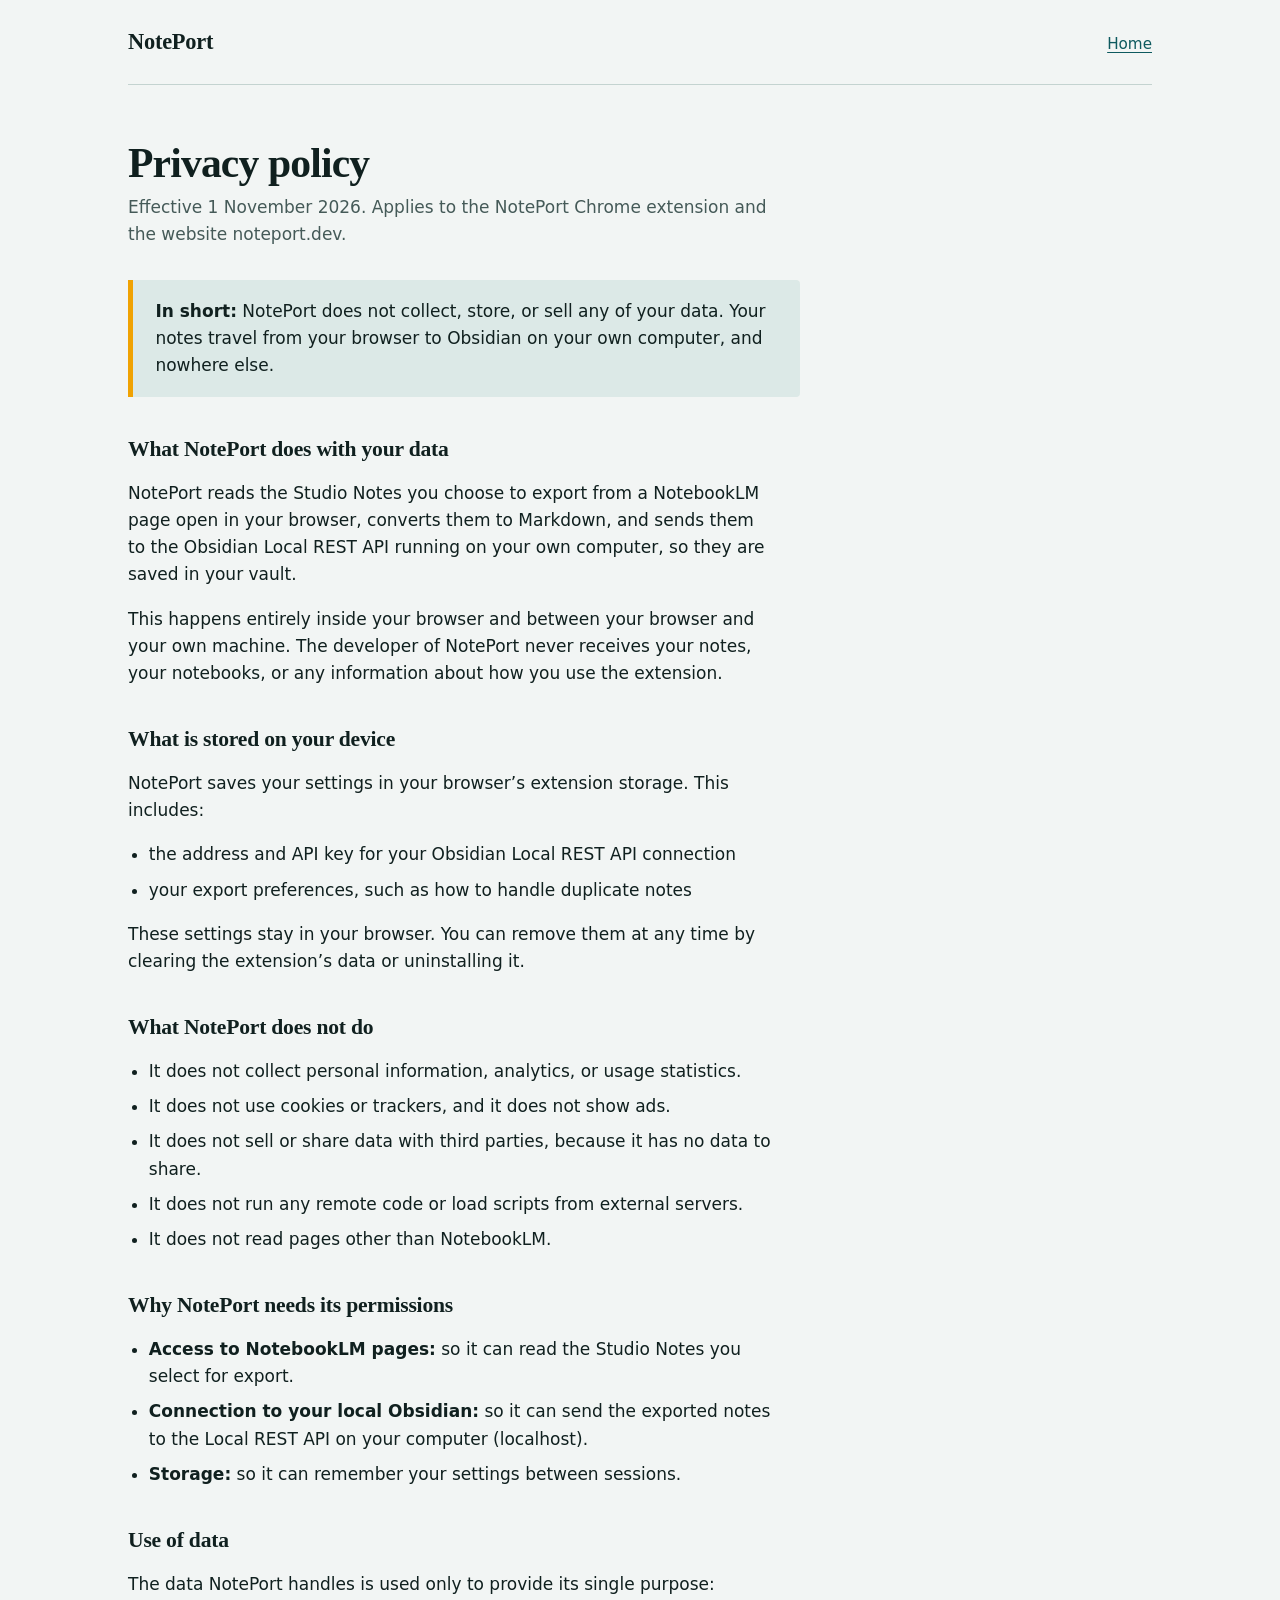
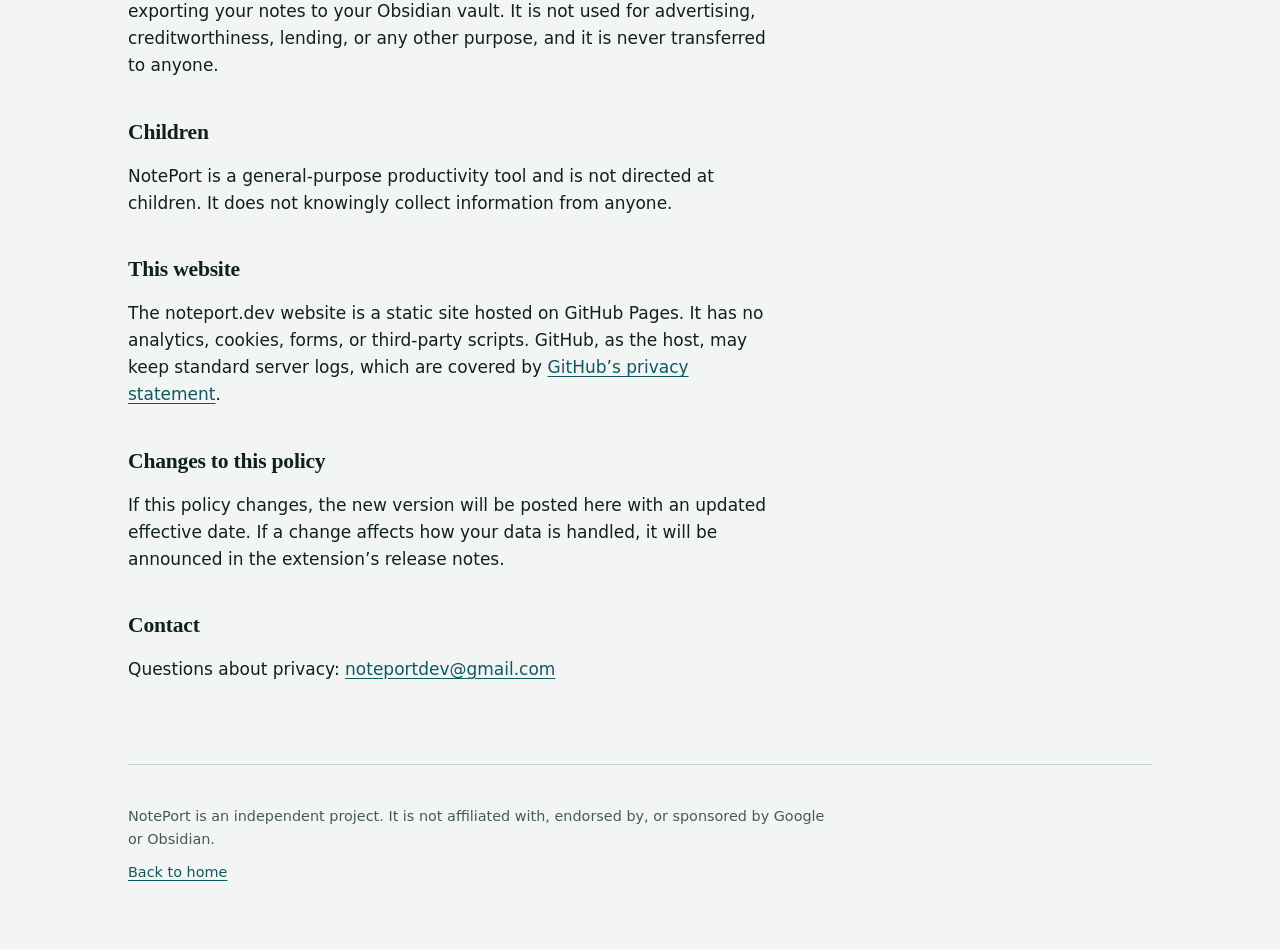
==== privacy.html @ c2e79715 "Add files via upload" ====
<!DOCTYPE html>
<html lang="en">
<head>
  <meta charset="utf-8">
  <meta name="viewport" content="width=device-width, initial-scale=1">
  <title>Privacy policy | NotePort</title>
  <meta name="description" content="How the NotePort Chrome extension handles your data: it collects nothing and sends your notes only to Obsidian on your own computer.">
  <link rel="icon" href="data:image/svg+xml,%3Csvg xmlns='http://www.w3.org/2000/svg' viewBox='0 0 32 32'%3E%3Crect width='32' height='32' rx='6' fill='%230e5a5f'/%3E%3Cpath d='M9 22V10h4.2c3.2 0 5 1.5 5 3.9s-1.8 3.9-5 3.9H12' fill='none' stroke='%23fff' stroke-width='2.6'/%3E%3Ccircle cx='23' cy='22' r='2.4' fill='%23f0a202'/%3E%3C/svg%3E">
  <link rel="stylesheet" href="style.css">
</head>
<body>
  <div class="wrap">
    <header class="site-header">
      <a class="wordmark" href="/">NotePort</a>
      <nav aria-label="Main">
        <a href="/">Home</a>
      </nav>
    </header>

    <main class="doc">
      <h1>Privacy policy</h1>
      <p class="meta">Effective 1 November 2026. Applies to the NotePort Chrome extension and the website noteport.dev.</p>

      <div class="summary">
        <p><strong>In short:</strong> NotePort does not collect, store, or sell any of your data. Your notes travel from your browser to Obsidian on your own computer, and nowhere else.</p>
      </div>

      <h2>What NotePort does with your data</h2>
      <p>NotePort reads the Studio Notes you choose to export from a NotebookLM page open in your browser, converts them to Markdown, and sends them to the Obsidian Local REST API running on your own computer, so they are saved in your vault.</p>
      <p>This happens entirely inside your browser and between your browser and your own machine. The developer of NotePort never receives your notes, your notebooks, or any information about how you use the extension.</p>

      <h2>What is stored on your device</h2>
      <p>NotePort saves your settings in your browser’s extension storage. This includes:</p>
      <ul>
        <li>the address and API key for your Obsidian Local REST API connection</li>
        <li>your export preferences, such as how to handle duplicate notes</li>
      </ul>
      <p>These settings stay in your browser. You can remove them at any time by clearing the extension’s data or uninstalling it.</p>
      <!-- VERIFY: if the extension uses chrome.storage.sync, add: "If you are signed in to Chrome with sync turned on, Chrome may sync these settings between your own devices. That sync is run by Google, not by NotePort." -->

      <h2>What NotePort does not do</h2>
      <ul>
        <li>It does not collect personal information, analytics, or usage statistics.</li>
        <li>It does not use cookies or trackers, and it does not show ads.</li>
        <li>It does not sell or share data with third parties, because it has no data to share.</li>
        <li>It does not run any remote code or load scripts from external servers.</li>
        <li>It does not read pages other than NotebookLM.</li>
      </ul>

      <h2>Why NotePort needs its permissions</h2>
      <!-- VERIFY: match this list exactly to the permissions and host_permissions in manifest.json -->
      <ul>
        <li><strong>Access to NotebookLM pages:</strong> so it can read the Studio Notes you select for export.</li>
        <li><strong>Connection to your local Obsidian:</strong> so it can send the exported notes to the Local REST API on your computer (localhost).</li>
        <li><strong>Storage:</strong> so it can remember your settings between sessions.</li>
      </ul>

      <h2>Use of data</h2>
      <p>The data NotePort handles is used only to provide its single purpose: exporting your notes to your Obsidian vault. It is not used for advertising, creditworthiness, lending, or any other purpose, and it is never transferred to anyone.</p>

      <h2>Children</h2>
      <p>NotePort is a general-purpose productivity tool and is not directed at children. It does not knowingly collect information from anyone.</p>

      <h2>This website</h2>
      <p>The noteport.dev website is a static site hosted on GitHub Pages. It has no analytics, cookies, forms, or third-party scripts. GitHub, as the host, may keep standard server logs, which are covered by <a href="https://docs.github.com/en/site-policy/privacy-policies/github-general-privacy-statement">GitHub’s privacy statement</a>.</p>

      <h2>Changes to this policy</h2>
      <p>If this policy changes, the new version will be posted here with an updated effective date. If a change affects how your data is handled, it will be announced in the extension’s release notes.</p>

      <h2>Contact</h2>
      <p>Questions about privacy: <a href="mailto:noteportdev@gmail.com">noteportdev@gmail.com</a></p>
    </main>

    <footer class="site-footer">
      <p>NotePort is an independent project. It is not affiliated with, endorsed by, or sponsored by Google or Obsidian.</p>
      <p><a href="/">Back to home</a></p>
    </footer>
  </div>
</body>
</html>
---- style.css ----
/* NotePort site: no external fonts, scripts or trackers. */

:root {
  --bg: #f2f5f4;
  --ink: #10201f;
  --muted: #455a58;
  --line: #c4d3d0;
  --link: #0e5a5f;
  --tide: #dce9e7;
  --buoy: #f0a202;
  --panel: #0f1b1b;
  --panel-ink: #dcebe8;
  --panel-dim: #7f9a96;
  --panel-key: #8fd0cc;
  --serif: Charter, "Iowan Old Style", "Palatino Linotype", Palatino, Georgia, serif;
  --sans: system-ui, -apple-system, "Segoe UI", Roboto, "Helvetica Neue", Arial, sans-serif;
  --mono: ui-monospace, "SF Mono", Menlo, Consolas, "Liberation Mono", monospace;
}

@media (prefers-color-scheme: dark) {
  :root {
    --bg: #0c1514;
    --ink: #e6f0ee;
    --muted: #9fb7b3;
    --line: #25403d;
    --link: #7fcfcb;
    --tide: #14282a;
    --panel: #07100f;
  }
}

*,
*::before,
*::after {
  box-sizing: border-box;
}

html {
  -webkit-text-size-adjust: 100%;
}

body {
  margin: 0;
  background: var(--bg);
  color: var(--ink);
  font-family: var(--sans);
  font-size: 1.0625rem;
  line-height: 1.6;
}

a {
  color: var(--link);
  text-underline-offset: 0.18em;
}

a:focus-visible,
.btn:focus-visible {
  outline: 3px solid var(--buoy);
  outline-offset: 3px;
  border-radius: 2px;
}

.wrap {
  width: min(100% - 2.5rem, 64rem);
  margin-inline: auto;
}

/* Header */
.site-header {
  display: flex;
  justify-content: space-between;
  align-items: baseline;
  padding-block: 1.5rem;
  border-bottom: 1px solid var(--line);
}

.wordmark {
  font-family: var(--serif);
  font-weight: 700;
  font-size: 1.4rem;
  letter-spacing: -0.01em;
  color: var(--ink);
  text-decoration: none;
}

.site-header nav a {
  margin-left: 1.5rem;
  font-size: 0.95rem;
}

/* Hero */
.hero {
  display: grid;
  grid-template-columns: minmax(0, 1fr) minmax(0, 1.05fr);
  gap: 3.5rem;
  align-items: center;
  padding-block: 4.5rem 5rem;
}

h1 {
  font-family: var(--serif);
  font-size: clamp(2.2rem, 4.6vw, 3.4rem);
  line-height: 1.08;
  letter-spacing: -0.02em;
  margin: 0 0 1.25rem;
  max-width: 14ch;
}

.lede {
  font-size: 1.15rem;
  color: var(--muted);
  max-width: 34rem;
  margin: 0 0 2rem;
}

.btn {
  display: inline-block;
  padding: 0.8rem 1.3rem;
  font: inherit;
  font-weight: 600;
  text-decoration: none;
  border-radius: 4px;
  background: var(--ink);
  color: var(--bg);
}

.btn[aria-disabled="true"] {
  background: transparent;
  color: var(--muted);
  border: 1px dashed var(--muted);
  cursor: default;
}

.fineprint {
  margin: 0.9rem 0 0;
  font-size: 0.9rem;
  color: var(--muted);
}

/* The one memorable element: the exported file */
.file {
  background: var(--panel);
  color: var(--panel-ink);
  border-radius: 6px;
  border-left: 5px solid var(--buoy);
  overflow: hidden;
  box-shadow: 0 1px 0 var(--line);
}

.file-route {
  padding: 0.9rem 1.2rem;
  font-size: 0.85rem;
  color: var(--panel-dim);
  border-bottom: 1px solid #22393a;
  display: grid;
  grid-template-columns: auto 1fr;
  gap: 0.15rem 0.8rem;
}

.file-route dt {
  margin: 0;
}

.file-route dd {
  margin: 0;
  color: var(--panel-ink);
  overflow-wrap: anywhere;
}

.file pre {
  margin: 0;
  padding: 1.2rem;
  font-family: var(--mono);
  font-size: 0.86rem;
  line-height: 1.7;
  overflow-x: auto;
}

.file .k {
  color: var(--panel-key);
}

.file .d {
  color: var(--panel-dim);
}

.caption {
  margin: 0.7rem 0 0;
  font-size: 0.85rem;
  color: var(--muted);
}

/* Content sections */
section {
  padding-block: 3.5rem;
  border-top: 1px solid var(--line);
}

h2 {
  font-family: var(--serif);
  font-size: 1.7rem;
  line-height: 1.2;
  letter-spacing: -0.01em;
  margin: 0 0 1.75rem;
}

h3 {
  font-size: 1.05rem;
  margin: 0 0 0.35rem;
}

.features {
  display: grid;
  grid-template-columns: repeat(2, minmax(0, 1fr));
  gap: 2.25rem 3rem;
}

.features p {
  margin: 0;
  color: var(--muted);
  max-width: 30rem;
}

.steps {
  margin: 0;
  padding-left: 1.4rem;
  max-width: 40rem;
}

.steps li {
  margin-bottom: 1rem;
  padding-left: 0.4rem;
}

.steps li::marker {
  font-family: var(--serif);
  font-weight: 700;
  color: var(--link);
}

.note-box {
  background: var(--tide);
  padding: 1.5rem 1.75rem;
  border-radius: 4px;
  max-width: 40rem;
}

.note-box p {
  margin: 0 0 0.75rem;
}

.note-box p:last-child {
  margin-bottom: 0;
}

/* Footer */
.site-footer {
  padding-block: 2.5rem 3.5rem;
  border-top: 1px solid var(--line);
  font-size: 0.9rem;
  color: var(--muted);
}

.site-footer p {
  margin: 0 0 0.6rem;
  max-width: 44rem;
}

/* Privacy policy page */
.doc {
  max-width: 42rem;
  padding-block: 3.5rem 4rem;
}

.doc h1 {
  max-width: none;
  font-size: clamp(2rem, 4vw, 2.6rem);
  margin-bottom: 0.5rem;
}

.doc h2 {
  font-size: 1.35rem;
  margin: 2.5rem 0 0.75rem;
}

.doc p,
.doc li {
  max-width: 40rem;
}

.doc ul {
  padding-left: 1.3rem;
}

.doc li {
  margin-bottom: 0.5rem;
}

.meta {
  color: var(--muted);
  margin: 0 0 2rem;
}

.summary {
  background: var(--tide);
  border-left: 5px solid var(--buoy);
  padding: 1.1rem 1.4rem;
  border-radius: 0 4px 4px 0;
  margin-bottom: 2rem;
}

.summary p {
  margin: 0;
}

@media (max-width: 52rem) {
  .hero {
    grid-template-columns: minmax(0, 1fr);
    gap: 2.5rem;
    padding-block: 3rem 3.5rem;
  }

  .features {
    grid-template-columns: minmax(0, 1fr);
  }
}
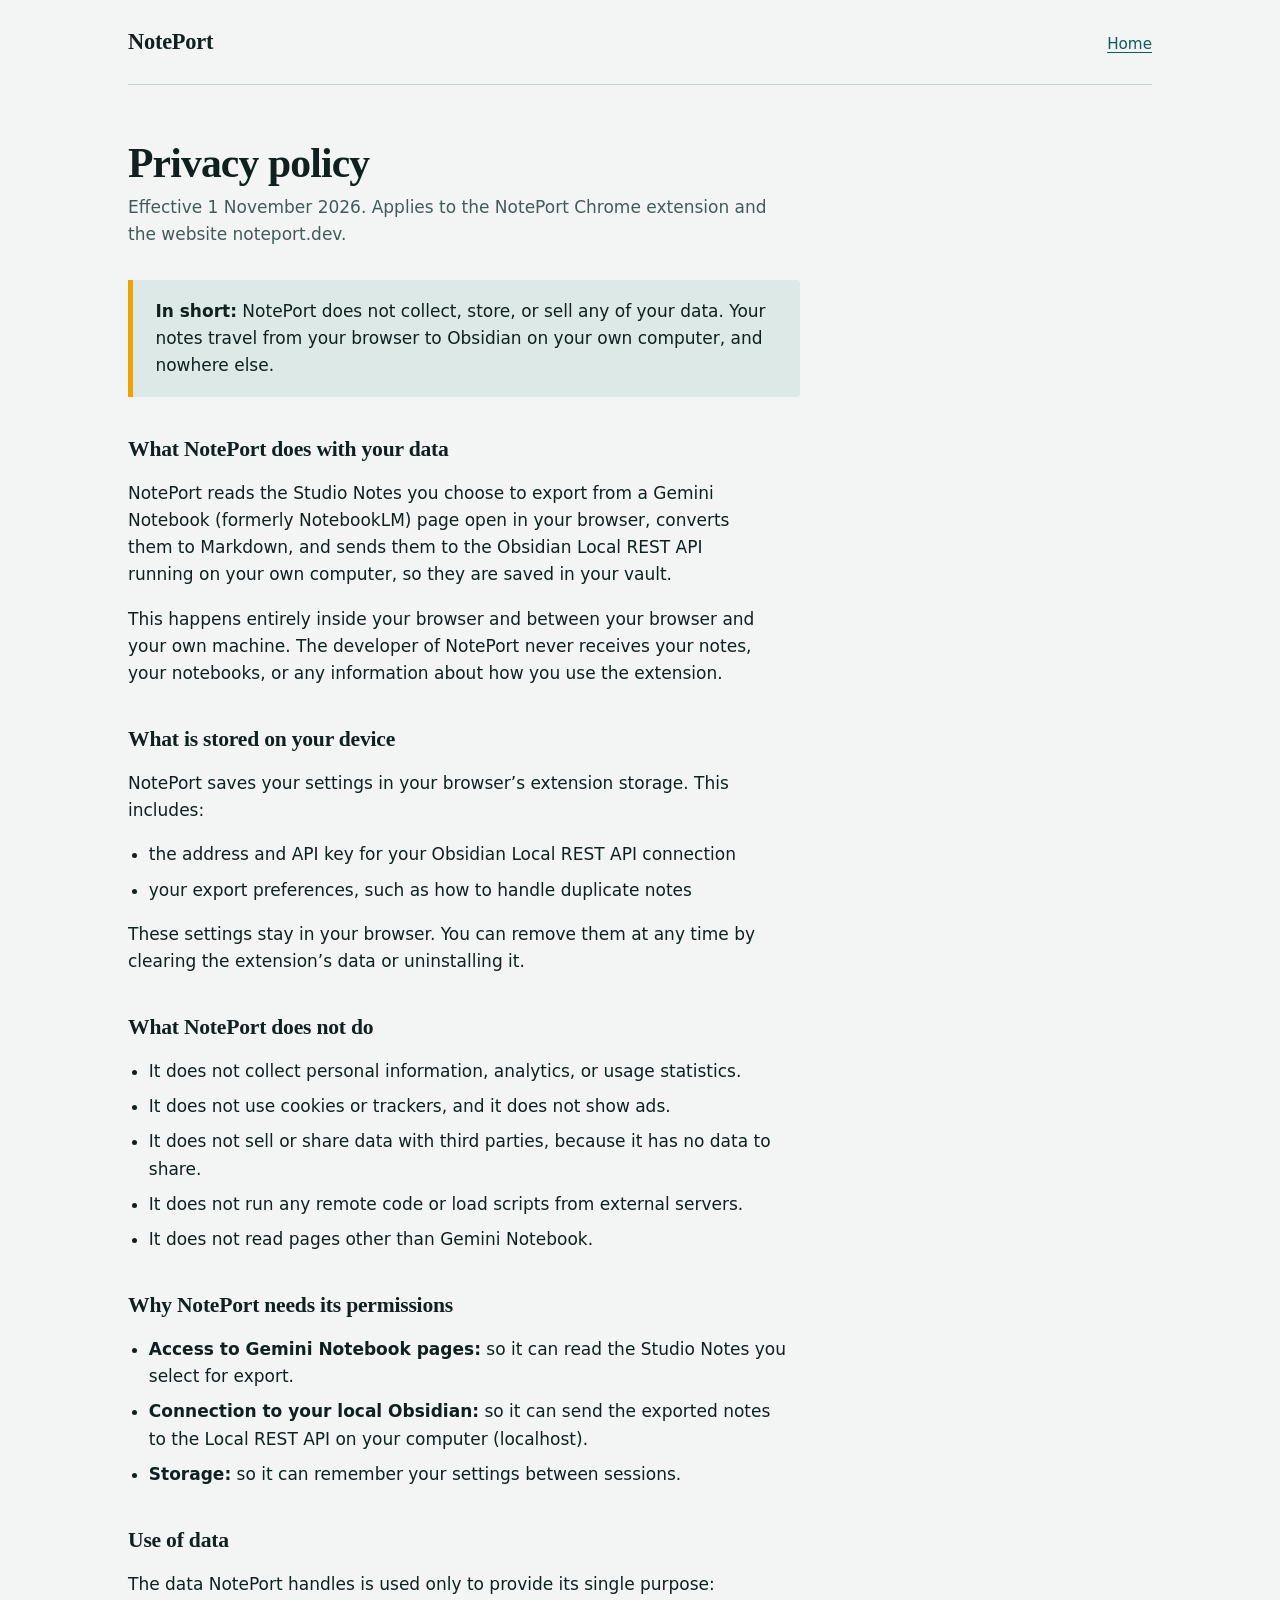
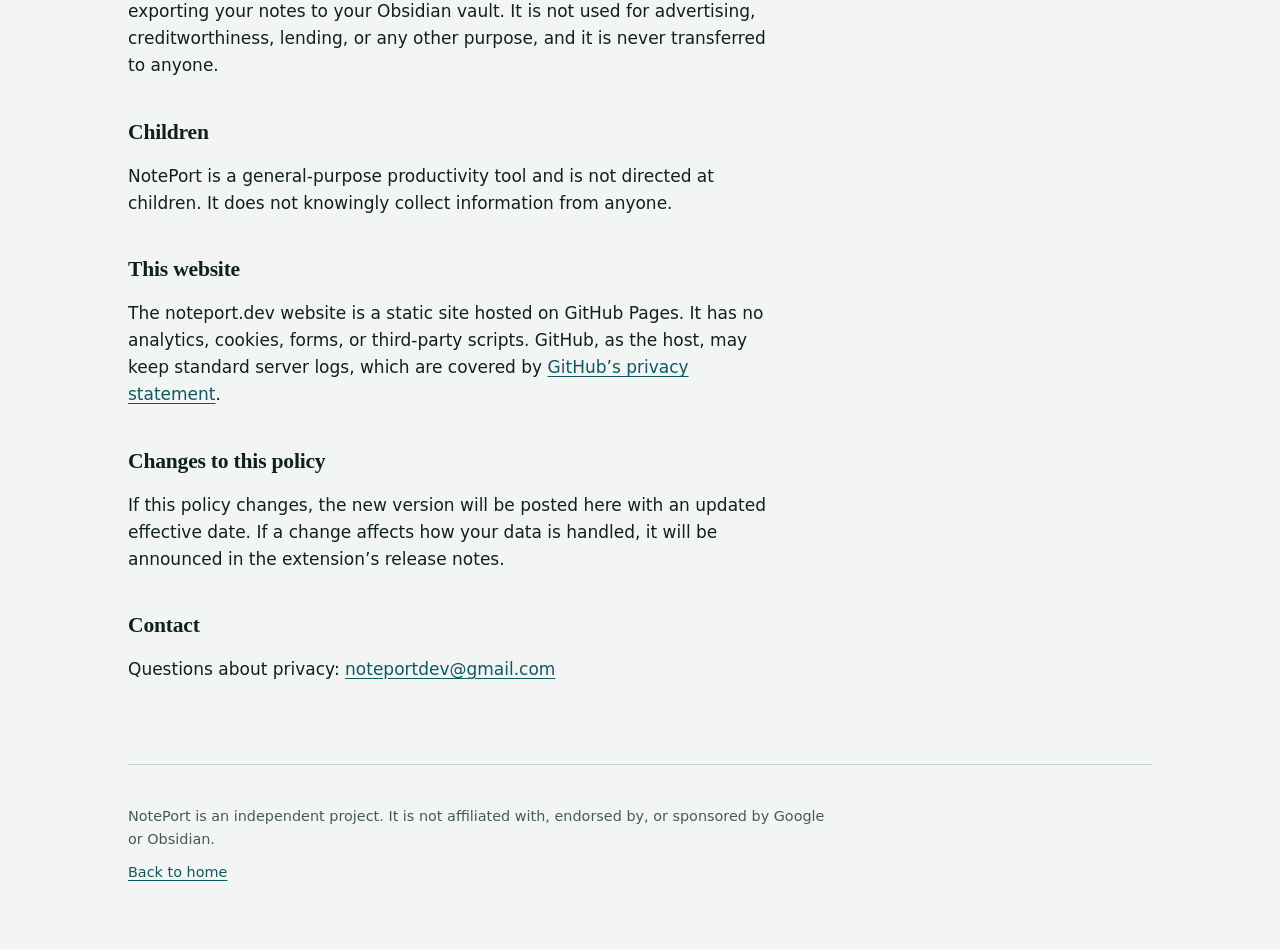
==== commit 8b999462: "Rename privacy (1).html to privacy.html" ====
--- a/privacy.html
+++ b/privacy.html
@@ -26,7 +26,7 @@
       </div>
 
       <h2>What NotePort does with your data</h2>
-      <p>NotePort reads the Studio Notes you choose to export from a NotebookLM page open in your browser, converts them to Markdown, and sends them to the Obsidian Local REST API running on your own computer, so they are saved in your vault.</p>
+      <p>NotePort reads the Studio Notes you choose to export from a Gemini Notebook (formerly NotebookLM) page open in your browser, converts them to Markdown, and sends them to the Obsidian Local REST API running on your own computer, so they are saved in your vault.</p>
       <p>This happens entirely inside your browser and between your browser and your own machine. The developer of NotePort never receives your notes, your notebooks, or any information about how you use the extension.</p>
 
       <h2>What is stored on your device</h2>
@@ -44,13 +44,13 @@
         <li>It does not use cookies or trackers, and it does not show ads.</li>
         <li>It does not sell or share data with third parties, because it has no data to share.</li>
         <li>It does not run any remote code or load scripts from external servers.</li>
-        <li>It does not read pages other than NotebookLM.</li>
+        <li>It does not read pages other than Gemini Notebook.</li>
       </ul>
 
       <h2>Why NotePort needs its permissions</h2>
       <!-- VERIFY: match this list exactly to the permissions and host_permissions in manifest.json -->
       <ul>
-        <li><strong>Access to NotebookLM pages:</strong> so it can read the Studio Notes you select for export.</li>
+        <li><strong>Access to Gemini Notebook pages:</strong> so it can read the Studio Notes you select for export.</li>
         <li><strong>Connection to your local Obsidian:</strong> so it can send the exported notes to the Local REST API on your computer (localhost).</li>
         <li><strong>Storage:</strong> so it can remember your settings between sessions.</li>
       </ul>
